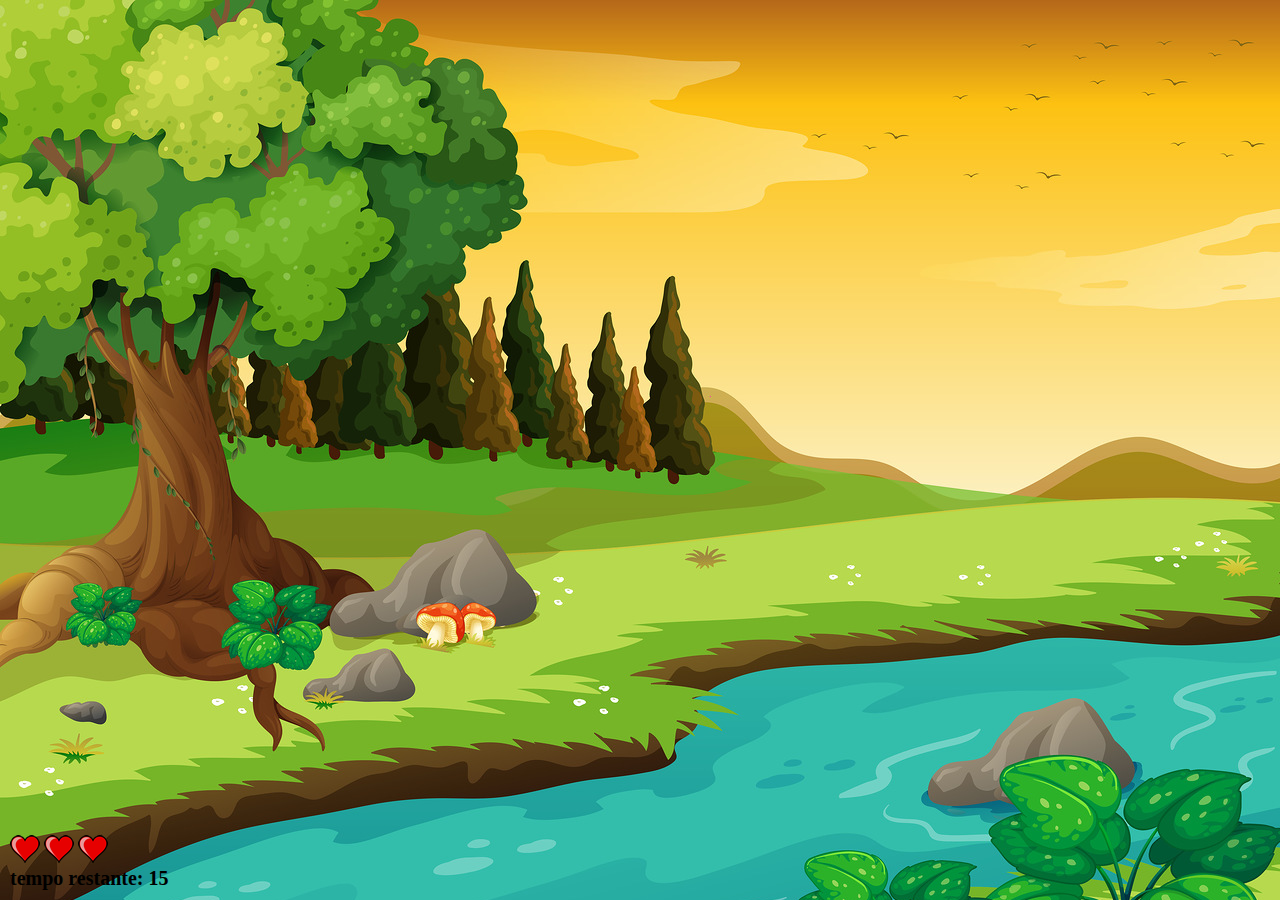
==== app.html @ 3f865e01 "Projeto game mata-mosquisto completo" ====
<!DOCTYPE html>
<html lang="pt-br">
<head>
    <meta charset="UTF-8">
    <meta http-equiv="X-UA-Compatible" content="IE=edge">
    <meta name="viewport" content="width=device-width, initial-scale=1.0">
    <title>Document</title>
    
    <link rel="stylesheet" href="assets/css/style.css">
    <script src="assets/js/jogo.js"></script>
</head>
<body onresize="ajustarTamanho()">

    <div class="painel">
        <div class="vidas">
            <img id="v1" src="imagens/coracao_cheio.png" alt="" >
            <img id="v2"src="imagens/coracao_cheio.png" alt="" >
            <img id="v3" src="imagens/coracao_cheio.png" alt="">
        </div>

        <div class="cronometro">tempo restante: <span id="cronometro"></span></div>
    </div>
    

    <script>
        document.getElementById('cronometro').innerHTML = tempo
        var criarMoscas = setInterval(function(){
            posicaoRandomica()
        },criaMosquitoTempo )
    </script>
</body>
</html>
---- assets/css/style.css ----
*{
    margin: 0;
    padding: 0;
    box-sizing: border-box;
}

html{
    cursor: url(/imagens/mata_mosca.png) 30 30, auto;
}

body{
    background-image: url(/imagens/bg.jpg);
    background-repeat: no-repeat;
    background-size: cover;
  
}

.mosquito1{
    width:50px;
    height:50px;
}
.mosquito2{
    width:80px;
    height:80px;
}
.mosquito3{
    width:100px;
    height:100px;
}

.ladoA{
    transform: scaleX(1);
}

.ladoB{
    transform: scaleX(-1);
}

.painel{
    position: absolute;
    width: 190px;
    padding:10px;
    bottom: 0px;
    background:transparent;
    opacity: 1;
}

.vidas{
    float: left;
}

.cronometro{
    float: left;
    font-size: 20px;
    font-weight: bold;
}
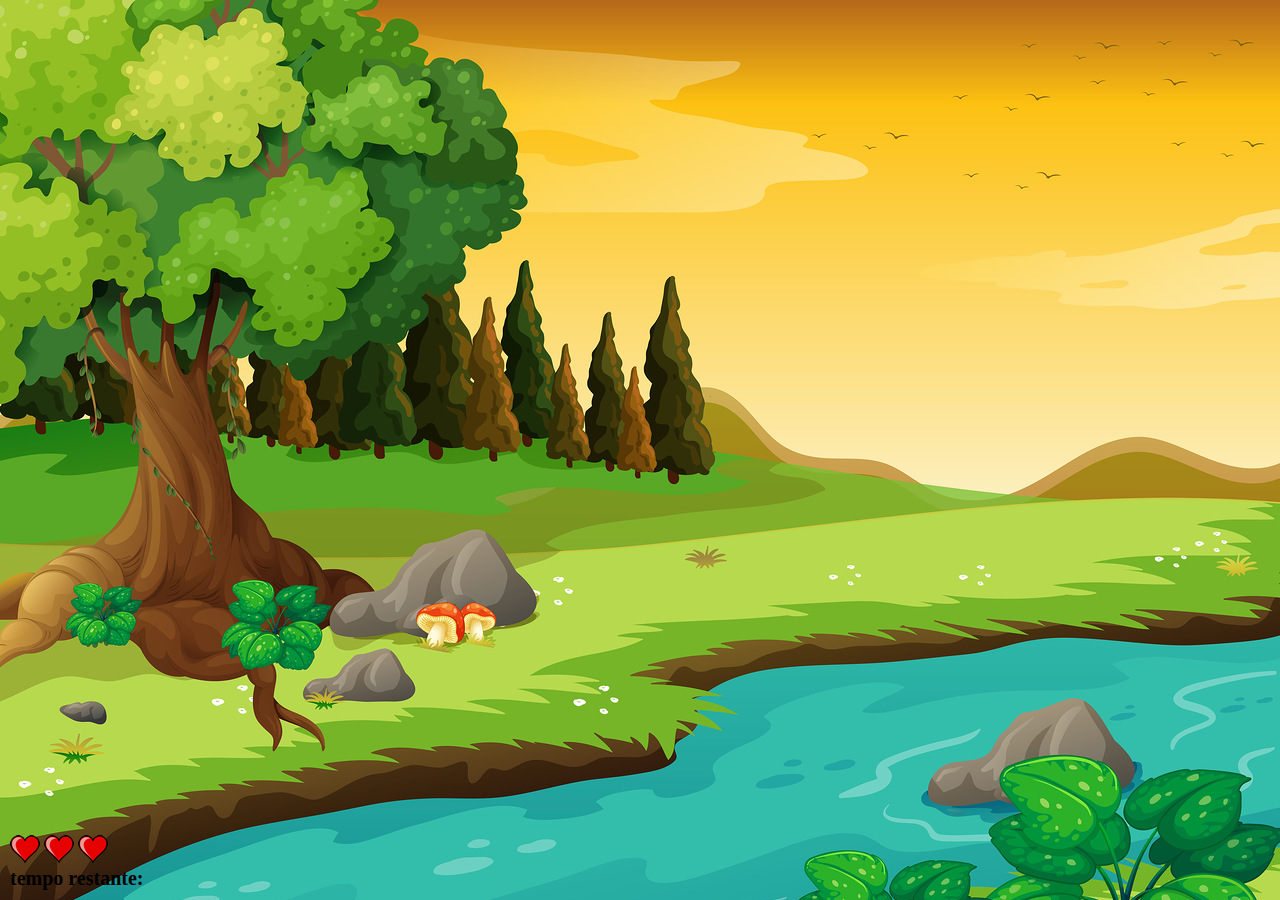
==== commit 20240958: "funciona bomba" ====
--- a/app.html
+++ b/app.html
@@ -6,8 +6,8 @@
     <meta name="viewport" content="width=device-width, initial-scale=1.0">
     <title>Document</title>
     
-    <link rel="stylesheet" href="assets/css/style.css">
-    <script src="assets/js/jogo.js"></script>
+    <link rel="stylesheet" href="/css/style.css">
+    <script src="/js/jogo.js"></script>
 </head>
 <body onresize="ajustarTamanho()">
 
--- a/css/style.css
+++ b/css/style.css
@@ -0,0 +1,56 @@
+*{
+    margin: 0;
+    padding: 0;
+    box-sizing: border-box;
+}
+
+html{
+    cursor: url(/imagens/mataMosca.png) 30 30, auto;
+}
+
+body{
+    background-image: url(/imagens/bg.jpg);
+    background-repeat: no-repeat;
+    background-size: cover;
+  
+}
+
+.mosquito1{
+    width:50px;
+    height:50px;
+}
+.mosquito2{
+    width:80px;
+    height:80px;
+}
+.mosquito3{
+    width:100px;
+    height:100px;
+}
+
+.ladoA{
+    transform: scaleX(1);
+}
+
+.ladoB{
+    transform: scaleX(-1);
+}
+
+.painel{
+    position: absolute;
+    width: 190px;
+    padding:10px;
+    bottom: 0px;
+    background:transparent;
+    opacity: 1;
+}
+
+.vidas{
+    float: left;
+}
+
+.cronometro{
+    float: left;
+    font-size: 20px;
+    font-weight: bold;
+}
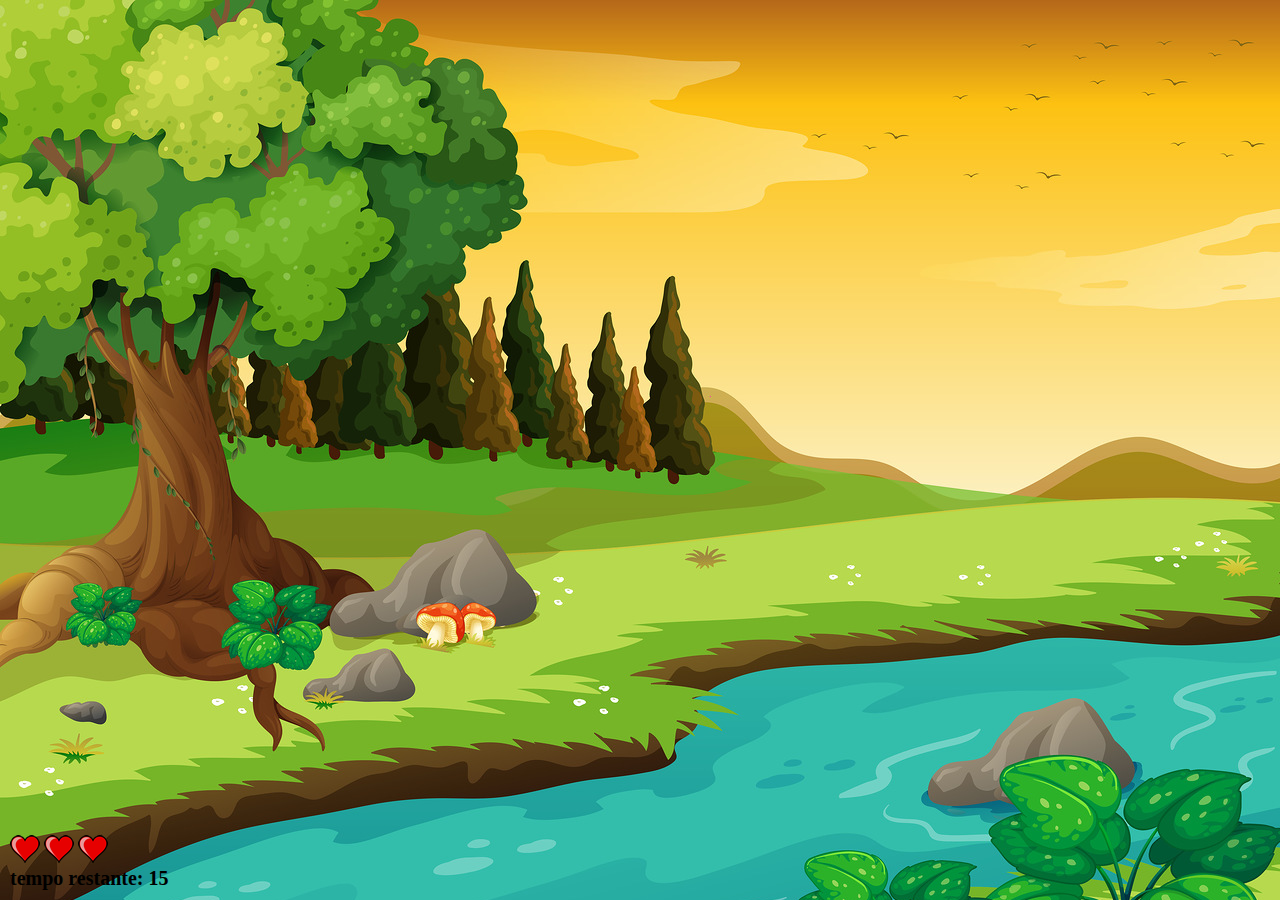
==== commit ea6d2e30: "fix bg" ====
--- a/app.html
+++ b/app.html
@@ -9,7 +9,7 @@
     <link rel="stylesheet" href="/css/style.css">
     <script src="/js/jogo.js"></script>
 </head>
-<body onresize="ajustarTamanho()">
+<body onresize="ajustarTamanho()" style="background-image:url(imagens/bg.jpg); background-size: cover; background-repeat: no-repeat;">
 
     <div class="painel">
         <div class="vidas">
--- a/css/style.css
+++ b/css/style.css
@@ -5,15 +5,15 @@
 }
 
 html{
-    cursor: url(/imagens/mataMosca.png) 30 30, auto;
+    cursor: url(../imagens/mataMosca.png) 30 30, auto;
 }
 
-body{
-    background-image: url(/imagens/bg.jpg);
+/* body{
+    background: url(../imagens/bg.jpg);
     background-repeat: no-repeat;
     background-size: cover;
   
-}
+} */
 
 .mosquito1{
     width:50px;
